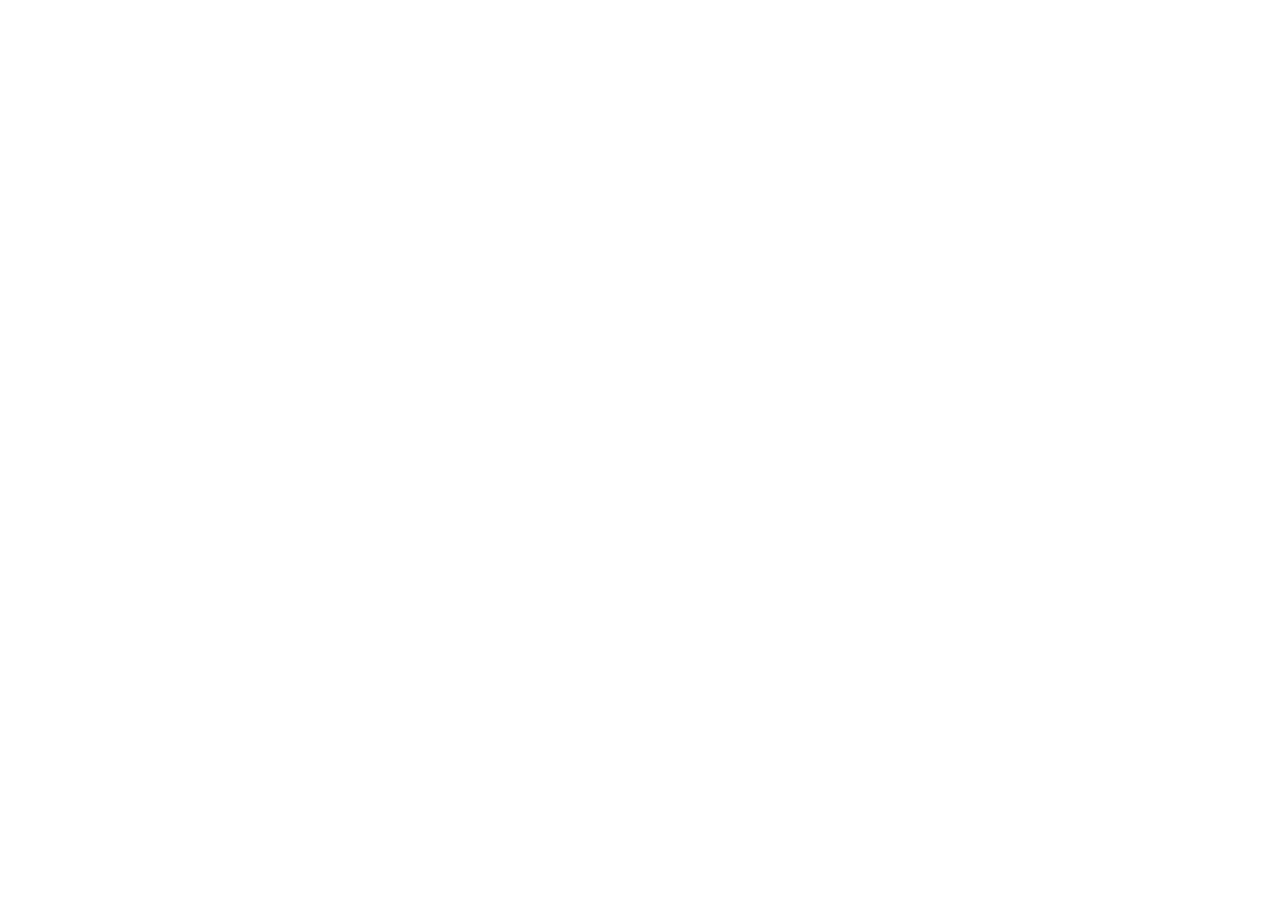
==== index.html @ 83570121 "1st Version of Web App" ====
<!DOCTYPE html>
<html>
<head>
  <!--
    If you are serving your web app in a path other than the root, change the
    href value below to reflect the base path you are serving from.

    The path provided below has to start and end with a slash "/" in order for
    it to work correctly.

    For more details:
    * https://developer.mozilla.org/en-US/docs/Web/HTML/Element/base

    This is a placeholder for base href that will be replaced by the value of
    the `--base-href` argument provided to `flutter build`.
  -->
  <base href="/">

  <meta charset="UTF-8">
  <meta content="IE=Edge" http-equiv="X-UA-Compatible">
  <meta name="description" content="White Mirror — 90 days of radical self-awareness. Your digital companion for the guided journal system. Available at whitemirrorjournal.com">

  <!-- iOS meta tags & icons -->
  <meta name="mobile-web-app-capable" content="yes">
  <meta name="apple-mobile-web-app-status-bar-style" content="black">
  <meta name="apple-mobile-web-app-title" content="White Mirror Journal">
  <link rel="apple-touch-icon" href="icons/Icon-192.png">

  <!-- Favicon -->
  <link rel="icon" type="image/png" href="favicon.png"/>

  <title>SEE YOURSELF — White Mirror Journal</title>
  <link rel="manifest" href="manifest.json">
</head>
<body>
  <!--
    You can customize the "flutter_bootstrap.js" script.
    This is useful to provide a custom configuration to the Flutter loader
    or to give the user feedback during the initialization process.

    For more details:
    * https://docs.flutter.dev/platform-integration/web/initialization
  -->
  <script src="flutter_bootstrap.js" async></script>
</body>
</html>
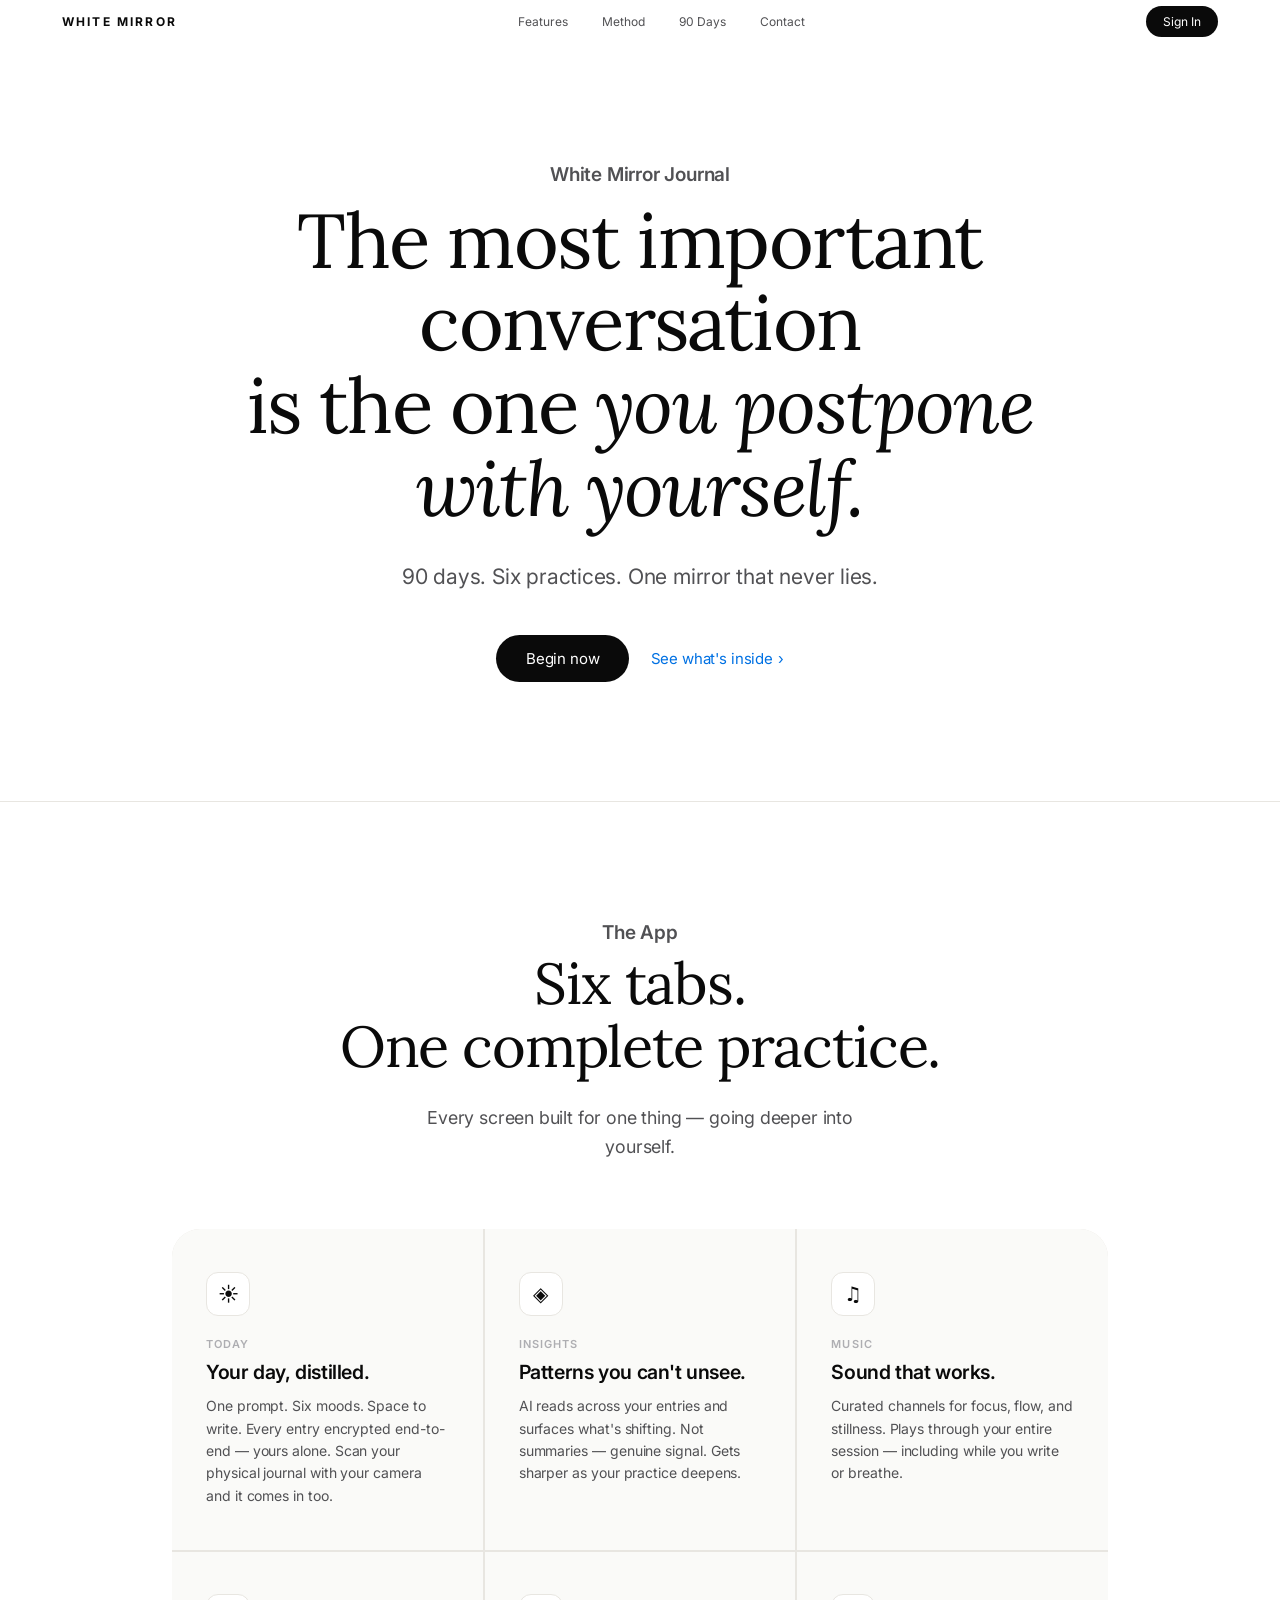
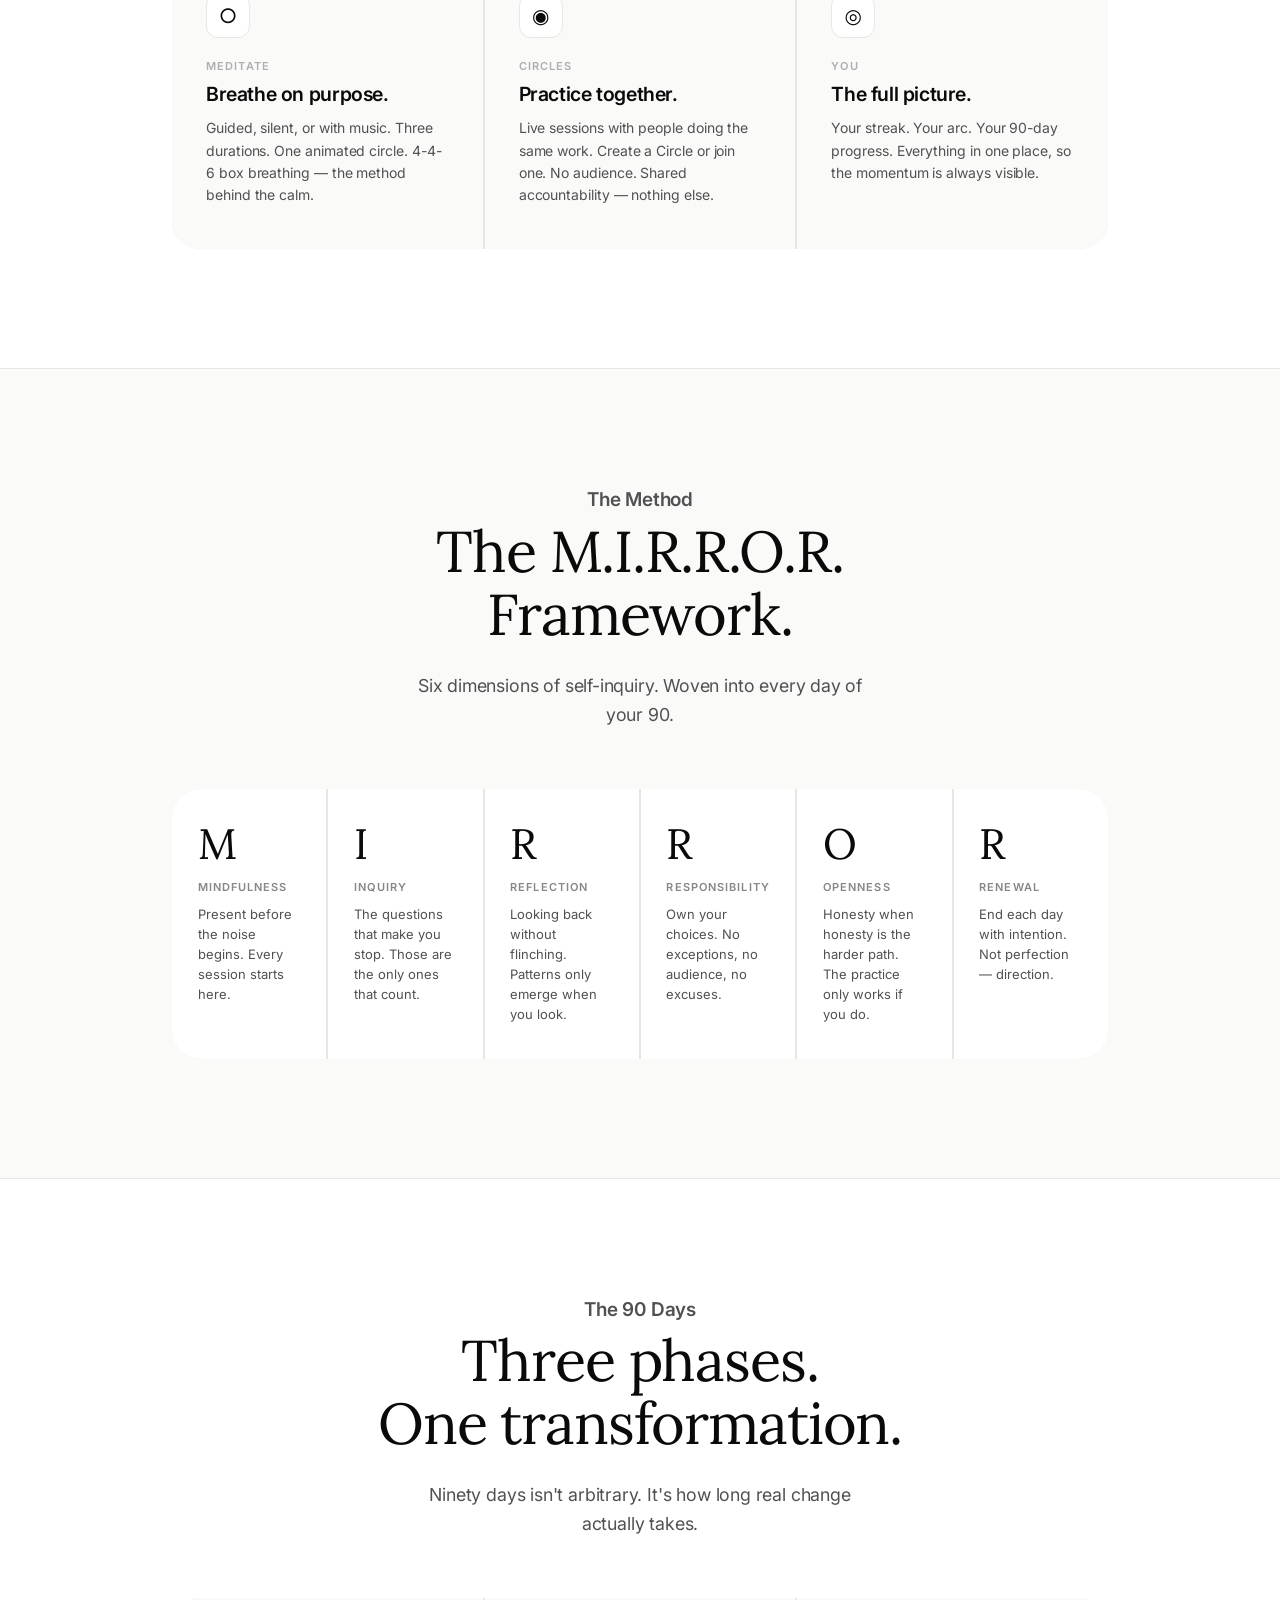
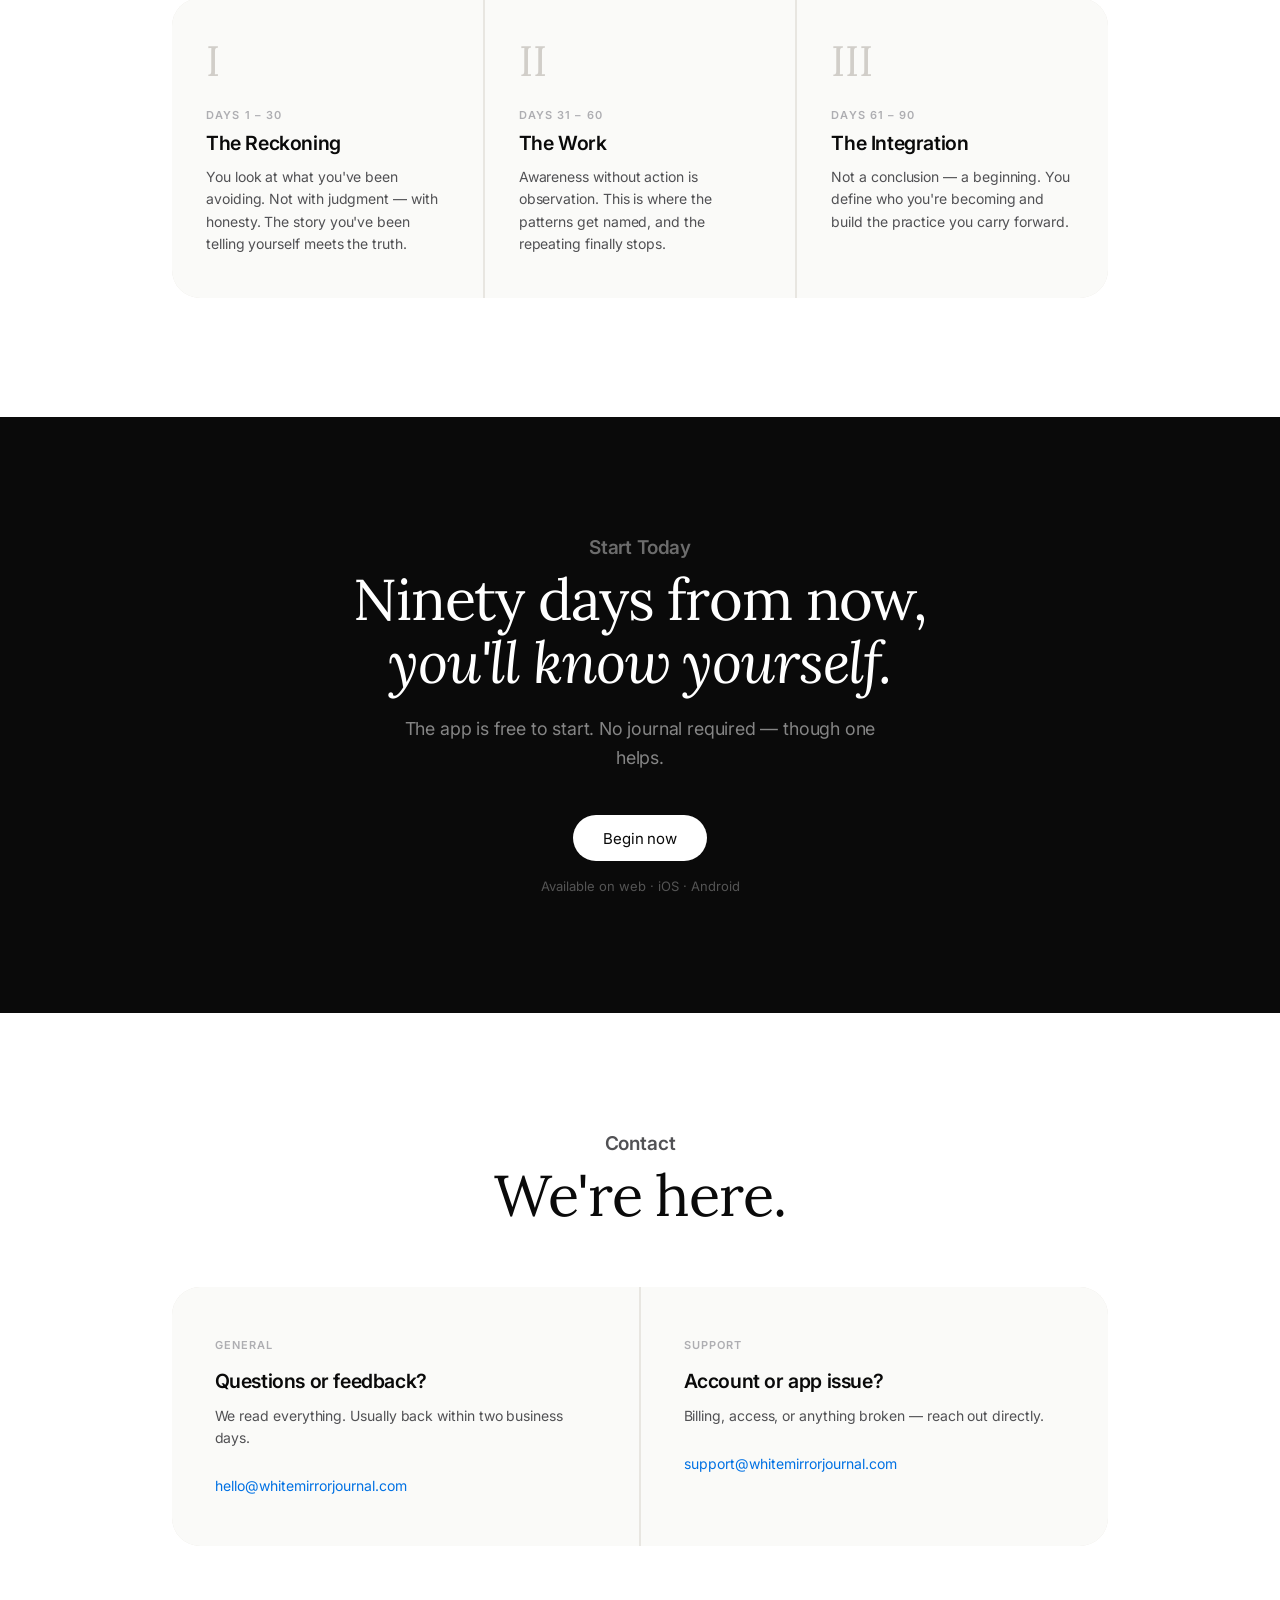
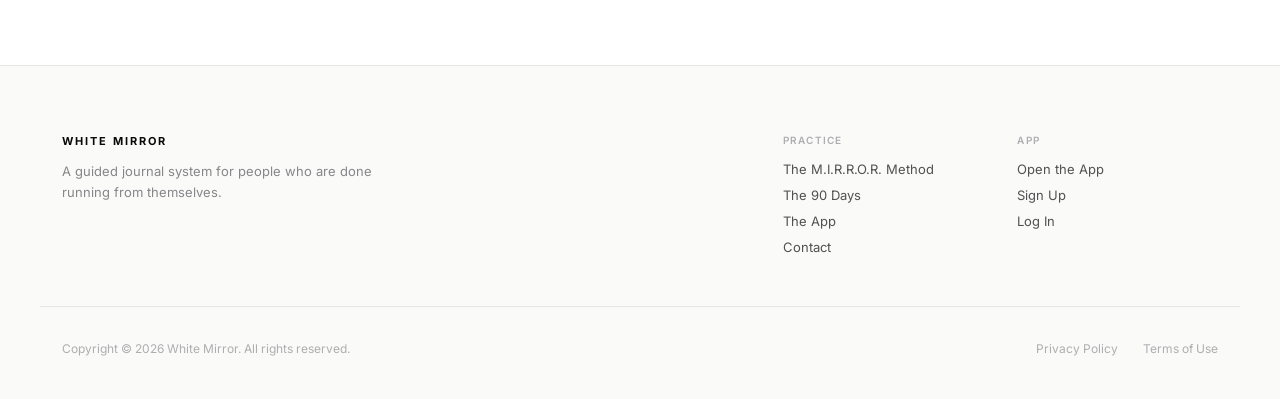
==== commit 0423b2ac: "feat: restore static landing page with White Mirror branding Replaces broken Flutter web app with re" ====
--- a/index.html
+++ b/index.html
@@ -1,46 +1,270 @@
 <!DOCTYPE html>
-<html>
+<html lang="en">
+
 <head>
-  <!--
-    If you are serving your web app in a path other than the root, change the
-    href value below to reflect the base path you are serving from.
-
-    The path provided below has to start and end with a slash "/" in order for
-    it to work correctly.
-
-    For more details:
-    * https://developer.mozilla.org/en-US/docs/Web/HTML/Element/base
-
-    This is a placeholder for base href that will be replaced by the value of
-    the `--base-href` argument provided to `flutter build`.
-  -->
-  <base href="/">
-
-  <meta charset="UTF-8">
-  <meta content="IE=Edge" http-equiv="X-UA-Compatible">
-  <meta name="description" content="White Mirror — 90 days of radical self-awareness. Your digital companion for the guided journal system. Available at whitemirrorjournal.com">
-
-  <!-- iOS meta tags & icons -->
-  <meta name="mobile-web-app-capable" content="yes">
-  <meta name="apple-mobile-web-app-status-bar-style" content="black">
-  <meta name="apple-mobile-web-app-title" content="White Mirror Journal">
-  <link rel="apple-touch-icon" href="icons/Icon-192.png">
-
-  <!-- Favicon -->
-  <link rel="icon" type="image/png" href="favicon.png"/>
-
-  <title>SEE YOURSELF — White Mirror Journal</title>
-  <link rel="manifest" href="manifest.json">
+  <meta charset="UTF-8" />
+  <meta name="viewport" content="width=device-width, initial-scale=1.0" />
+  <meta name="description" content="White Mirror — The most important conversation is the one you postpone with yourself. 90 days. Six practices. One transformation." />
+  <meta property="og:title" content="White Mirror" />
+  <meta property="og:description" content="The most important conversation is the one you postpone with yourself." />
+  <meta property="og:type" content="website" />
+  <meta property="og:url" content="https://www.whitemirrorjournal.com" />
+  <title>White Mirror</title>
+  <link rel="preconnect" href="https://fonts.googleapis.com" />
+  <link rel="preconnect" href="https://fonts.gstatic.com" crossorigin />
+  <link href="https://fonts.googleapis.com/css2?family=Inter:wght@300;400;500;600;700&family=Lora:ital,wght@0,400;0,500;1,400;1,500&display=swap" rel="stylesheet" />
+  <link rel="stylesheet" href="styles.css" />
+  <link rel="icon" type="image/png" href="favicon.png" />
 </head>
+
 <body>
-  <!--
-    You can customize the "flutter_bootstrap.js" script.
-    This is useful to provide a custom configuration to the Flutter loader
-    or to give the user feedback during the initialization process.
-
-    For more details:
-    * https://docs.flutter.dev/platform-integration/web/initialization
-  -->
-  <script src="flutter_bootstrap.js" async></script>
+
+  <!-- NAV -->
+  <nav class="nav" id="nav">
+    <div class="nav-inner">
+      <a href="index.html" class="nav-logo">WHITE MIRROR</a>
+      <div class="nav-links">
+        <a href="#features" class="nav-link">Features</a>
+        <a href="#method"   class="nav-link">Method</a>
+        <a href="#phases"   class="nav-link">90 Days</a>
+        <a href="#contact"  class="nav-link">Contact</a>
+      </div>
+      <a href="https://app.whitemirrorjournal.com" class="nav-cta" target="_blank" rel="noopener">Sign In</a>
+      <button class="nav-hamburger" id="hamburger" aria-label="Menu" aria-expanded="false">
+        <span></span><span></span>
+      </button>
+    </div>
+    <div class="mobile-menu" id="mobile-menu">
+      <a href="#features" class="mobile-link">Features</a>
+      <a href="#method"   class="mobile-link">Method</a>
+      <a href="#phases"   class="mobile-link">90 Days</a>
+      <a href="#contact"  class="mobile-link">Contact</a>
+      <a href="https://app.whitemirrorjournal.com" class="mobile-cta" target="_blank" rel="noopener">Open App</a>
+    </div>
+  </nav>
+
+  <!-- HERO -->
+  <section class="hero">
+    <div class="container">
+      <p class="hero-kicker">White Mirror Journal</p>
+      <h1 class="hero-headline">
+        The most important conversation<br />
+        is the one <em>you postpone<br />with yourself.</em>
+      </h1>
+      <p class="hero-sub">
+        90 days. Six practices. One mirror that never lies.
+      </p>
+      <div class="hero-actions">
+        <a href="https://app.whitemirrorjournal.com/signup" class="btn-primary" target="_blank" rel="noopener">Begin now</a>
+        <a href="#features" class="btn-ghost">See what's inside</a>
+      </div>
+    </div>
+  </section>
+
+  <div class="divider"></div>
+
+  <!-- FEATURES — 6 app tabs, exact match -->
+  <section class="section" id="features">
+    <div class="container">
+      <div class="features-header">
+        <p class="section-label">The App</p>
+        <h2 class="section-title">Six tabs.<br />One complete practice.</h2>
+        <p class="section-sub">Every screen built for one thing — going deeper into yourself.</p>
+      </div>
+
+      <div class="features-grid">
+
+        <div class="feature-card">
+          <div class="feature-icon">☀</div>
+          <p class="feature-tab">Today</p>
+          <h3 class="feature-title">Your day, distilled.</h3>
+          <p class="feature-desc">One prompt. Six moods. Space to write. Every entry encrypted end-to-end — yours alone. Scan your physical journal with your camera and it comes in too.</p>
+        </div>
+
+        <div class="feature-card">
+          <div class="feature-icon">◈</div>
+          <p class="feature-tab">Insights</p>
+          <h3 class="feature-title">Patterns you can't unsee.</h3>
+          <p class="feature-desc">AI reads across your entries and surfaces what's shifting. Not summaries — genuine signal. Gets sharper as your practice deepens.</p>
+        </div>
+
+        <div class="feature-card">
+          <div class="feature-icon">♫</div>
+          <p class="feature-tab">Music</p>
+          <h3 class="feature-title">Sound that works.</h3>
+          <p class="feature-desc">Curated channels for focus, flow, and stillness. Plays through your entire session — including while you write or breathe.</p>
+        </div>
+
+        <div class="feature-card">
+          <div class="feature-icon">○</div>
+          <p class="feature-tab">Meditate</p>
+          <h3 class="feature-title">Breathe on purpose.</h3>
+          <p class="feature-desc">Guided, silent, or with music. Three durations. One animated circle. 4-4-6 box breathing — the method behind the calm.</p>
+        </div>
+
+        <div class="feature-card">
+          <div class="feature-icon">◉</div>
+          <p class="feature-tab">Circles</p>
+          <h3 class="feature-title">Practice together.</h3>
+          <p class="feature-desc">Live sessions with people doing the same work. Create a Circle or join one. No audience. Shared accountability — nothing else.</p>
+        </div>
+
+        <div class="feature-card">
+          <div class="feature-icon">◎</div>
+          <p class="feature-tab">You</p>
+          <h3 class="feature-title">The full picture.</h3>
+          <p class="feature-desc">Your streak. Your arc. Your 90-day progress. Everything in one place, so the momentum is always visible.</p>
+        </div>
+
+      </div>
+    </div>
+  </section>
+
+  <div class="divider"></div>
+
+  <!-- METHOD -->
+  <section class="section method-section" id="method">
+    <div class="container">
+      <p class="section-label">The Method</p>
+      <h2 class="section-title">The M.I.R.R.O.R. Framework.</h2>
+      <p class="section-sub">Six dimensions of self-inquiry. Woven into every day of your 90.</p>
+
+      <div class="mirror-grid">
+        <div class="mirror-item">
+          <div class="mirror-letter">M</div>
+          <div class="mirror-word">Mindfulness</div>
+          <p class="mirror-desc">Present before the noise begins. Every session starts here.</p>
+        </div>
+        <div class="mirror-item">
+          <div class="mirror-letter">I</div>
+          <div class="mirror-word">Inquiry</div>
+          <p class="mirror-desc">The questions that make you stop. Those are the only ones that count.</p>
+        </div>
+        <div class="mirror-item">
+          <div class="mirror-letter">R</div>
+          <div class="mirror-word">Reflection</div>
+          <p class="mirror-desc">Looking back without flinching. Patterns only emerge when you look.</p>
+        </div>
+        <div class="mirror-item">
+          <div class="mirror-letter">R</div>
+          <div class="mirror-word">Responsibility</div>
+          <p class="mirror-desc">Own your choices. No exceptions, no audience, no excuses.</p>
+        </div>
+        <div class="mirror-item">
+          <div class="mirror-letter">O</div>
+          <div class="mirror-word">Openness</div>
+          <p class="mirror-desc">Honesty when honesty is the harder path. The practice only works if you do.</p>
+        </div>
+        <div class="mirror-item">
+          <div class="mirror-letter">R</div>
+          <div class="mirror-word">Renewal</div>
+          <p class="mirror-desc">End each day with intention. Not perfection — direction.</p>
+        </div>
+      </div>
+    </div>
+  </section>
+
+  <div class="divider"></div>
+
+  <!-- 90 DAYS -->
+  <section class="section" id="phases">
+    <div class="container">
+      <p class="section-label">The 90 Days</p>
+      <h2 class="section-title">Three phases.<br />One transformation.</h2>
+      <p class="section-sub">Ninety days isn't arbitrary. It's how long real change actually takes.</p>
+
+      <div class="phases-grid">
+        <div class="phase-card">
+          <div class="phase-num">I</div>
+          <p class="phase-days-label">Days 1 – 30</p>
+          <h3 class="phase-title">The Reckoning</h3>
+          <p class="phase-desc">You look at what you've been avoiding. Not with judgment — with honesty. The story you've been telling yourself meets the truth.</p>
+        </div>
+        <div class="phase-card">
+          <div class="phase-num">II</div>
+          <p class="phase-days-label">Days 31 – 60</p>
+          <h3 class="phase-title">The Work</h3>
+          <p class="phase-desc">Awareness without action is observation. This is where the patterns get named, and the repeating finally stops.</p>
+        </div>
+        <div class="phase-card">
+          <div class="phase-num">III</div>
+          <p class="phase-days-label">Days 61 – 90</p>
+          <h3 class="phase-title">The Integration</h3>
+          <p class="phase-desc">Not a conclusion — a beginning. You define who you're becoming and build the practice you carry forward.</p>
+        </div>
+      </div>
+    </div>
+  </section>
+
+  <!-- CTA BAND -->
+  <section class="cta-band">
+    <div class="container">
+      <p class="section-label" style="color: rgba(255,255,255,0.4);">Start Today</p>
+      <h2 class="section-title">Ninety days from now,<br /><em>you'll know yourself.</em></h2>
+      <p class="section-sub" style="color: rgba(255,255,255,0.5); margin-top: 1.25rem;">
+        The app is free to start. No journal required — though one helps.
+      </p>
+      <a href="https://app.whitemirrorjournal.com/signup" class="btn-primary" target="_blank" rel="noopener">Begin now</a>
+      <p class="cta-band-sub">Available on web · iOS · Android</p>
+    </div>
+  </section>
+
+  <!-- CONTACT -->
+  <section class="section" id="contact">
+    <div class="container">
+      <p class="section-label">Contact</p>
+      <h2 class="section-title">We're here.</h2>
+
+      <div class="contact-grid">
+        <div class="contact-block">
+          <div class="contact-block-label">General</div>
+          <h3 class="contact-block-title">Questions or feedback?</h3>
+          <p class="contact-block-desc">We read everything. Usually back within two business days.</p>
+          <a href="mailto:hello@whitemirrorjournal.com" class="contact-link">hello@whitemirrorjournal.com</a>
+        </div>
+        <div class="contact-block">
+          <div class="contact-block-label">Support</div>
+          <h3 class="contact-block-title">Account or app issue?</h3>
+          <p class="contact-block-desc">Billing, access, or anything broken — reach out directly.</p>
+          <a href="mailto:support@whitemirrorjournal.com" class="contact-link">support@whitemirrorjournal.com</a>
+        </div>
+      </div>
+    </div>
+  </section>
+
+  <!-- FOOTER -->
+  <footer class="footer">
+    <div class="footer-inner">
+      <div class="footer-brand">
+        <span class="footer-logo">WHITE MIRROR</span>
+        <p class="footer-tagline">A guided journal system for people who are done<br />running from themselves.</p>
+      </div>
+      <div class="footer-links">
+        <div class="footer-col">
+          <span class="footer-col-label">Practice</span>
+          <a href="#method"   class="footer-link">The M.I.R.R.O.R. Method</a>
+          <a href="#phases"   class="footer-link">The 90 Days</a>
+          <a href="#features" class="footer-link">The App</a>
+          <a href="#contact"  class="footer-link">Contact</a>
+        </div>
+        <div class="footer-col">
+          <span class="footer-col-label">App</span>
+          <a href="https://app.whitemirrorjournal.com"         class="footer-link" target="_blank" rel="noopener">Open the App</a>
+          <a href="https://app.whitemirrorjournal.com/signup"  class="footer-link" target="_blank" rel="noopener">Sign Up</a>
+          <a href="https://app.whitemirrorjournal.com/login"   class="footer-link" target="_blank" rel="noopener">Log In</a>
+        </div>
+      </div>
+    </div>
+    <div class="footer-bottom">
+      <span class="footer-copy">Copyright © 2026 White Mirror. All rights reserved.</span>
+      <div class="footer-bottom-links">
+        <a href="privacy.html" class="footer-legal-link">Privacy Policy</a>
+        <a href="terms.html"   class="footer-legal-link">Terms of Use</a>
+      </div>
+    </div>
+  </footer>
+
+  <script src="main.js"></script>
+
 </body>
 </html>
--- a/styles.css
+++ b/styles.css
@@ -0,0 +1,719 @@
+/* ═══════════════════════════════════════════════════════
+   WHITE MIRROR — Design System
+   Fonts: Inter (body/UI) · Lora (display/serif)
+   ═══════════════════════════════════════════════════════ */
+
+*, *::before, *::after { box-sizing: border-box; margin: 0; padding: 0; }
+
+:root {
+  --ink:        #0a0a0a;
+  --graphite:   #1d1d1f;
+  --secondary:  #515154;
+  --tertiary:   #86868b;
+  --quaternary: #aeaeb2;
+  --border:     #e8e6e1;
+  --border-mid: #d1cec9;
+  --surface:    #f5f5f7;
+  --bg:         #ffffff;
+  --bg-warm:    #fafaf8;
+
+  --font-display: 'Lora', Georgia, serif;
+  --font-body:    'Inter', -apple-system, system-ui, sans-serif;
+
+  --nav-height: 44px;
+  --container:  980px;
+  --gutter:     22px;
+
+  --radius-sm:  12px;
+  --radius-md:  18px;
+  --radius-lg:  28px;
+}
+
+html { scroll-behavior: smooth; font-size: 17px; }
+
+body {
+  background: var(--bg);
+  color: var(--ink);
+  font-family: var(--font-body);
+  -webkit-font-smoothing: antialiased;
+  -moz-osx-font-smoothing: grayscale;
+  overflow-x: hidden;
+}
+
+/* ── Utility ── */
+.container {
+  max-width: var(--container);
+  margin: 0 auto;
+  padding: 0 var(--gutter);
+}
+
+.eyebrow {
+  display: inline-block;
+  font-family: var(--font-body);
+  font-size: 12px;
+  font-weight: 600;
+  letter-spacing: 0.08em;
+  color: var(--tertiary);
+  text-transform: uppercase;
+  margin-bottom: 1.25rem;
+}
+
+/* ═══════════════════════════════════════════════════════
+   NAV — Apple-style minimal
+   ═══════════════════════════════════════════════════════ */
+.nav {
+  position: fixed;
+  top: 0; left: 0; right: 0;
+  height: var(--nav-height);
+  z-index: 100;
+  border-bottom: 1px solid transparent;
+  transition: background 0.3s ease, border-color 0.3s ease;
+}
+
+.nav.scrolled {
+  background: rgba(255, 255, 255, 0.85);
+  backdrop-filter: saturate(180%) blur(20px);
+  -webkit-backdrop-filter: saturate(180%) blur(20px);
+  border-bottom-color: rgba(0,0,0,0.08);
+}
+
+.nav-inner {
+  display: flex;
+  align-items: center;
+  justify-content: space-between;
+  height: 100%;
+  max-width: 1200px;
+  margin: 0 auto;
+  padding: 0 var(--gutter);
+}
+
+.nav-logo {
+  font-family: var(--font-body);
+  font-size: 12px;
+  font-weight: 700;
+  letter-spacing: 0.18em;
+  color: var(--ink);
+  text-decoration: none;
+}
+
+.nav-links {
+  display: flex;
+  align-items: center;
+  gap: 2rem;
+}
+
+.nav-link {
+  font-size: 12px;
+  font-weight: 400;
+  color: var(--secondary);
+  text-decoration: none;
+  letter-spacing: 0;
+  transition: color 0.15s ease;
+}
+
+.nav-link:hover { color: var(--ink); }
+
+.nav-cta {
+  font-size: 12px;
+  font-weight: 400;
+  color: var(--bg);
+  background: var(--ink);
+  text-decoration: none;
+  padding: 0.45rem 1rem;
+  border-radius: 100px;
+  transition: opacity 0.15s ease;
+}
+
+.nav-cta:hover { opacity: 0.8; }
+
+.nav-hamburger {
+  display: none;
+  flex-direction: column;
+  justify-content: center;
+  gap: 4px;
+  background: none;
+  border: none;
+  cursor: pointer;
+  padding: 4px;
+  width: 28px;
+}
+
+.nav-hamburger span {
+  display: block;
+  height: 1px;
+  background: var(--ink);
+  border-radius: 1px;
+  transition: transform 0.25s ease, opacity 0.25s ease;
+  transform-origin: center;
+}
+
+.nav-hamburger.open span:nth-child(1) { transform: translateY(5px) rotate(45deg); }
+.nav-hamburger.open span:nth-child(2) { opacity: 0; }
+
+.mobile-menu {
+  display: none;
+  position: fixed;
+  top: var(--nav-height);
+  left: 0; right: 0;
+  background: rgba(255,255,255,0.97);
+  backdrop-filter: blur(20px);
+  border-bottom: 1px solid var(--border);
+  padding: 1.5rem var(--gutter) 2rem;
+  flex-direction: column;
+  z-index: 99;
+}
+
+.mobile-menu.open { display: flex; }
+
+.mobile-link {
+  font-size: 14px;
+  font-weight: 400;
+  color: var(--secondary);
+  text-decoration: none;
+  padding: 0.85rem 0;
+  border-bottom: 1px solid var(--border);
+  transition: color 0.15s ease;
+}
+
+.mobile-link:hover { color: var(--ink); }
+
+.mobile-cta {
+  display: inline-block;
+  margin-top: 1.25rem;
+  font-size: 14px;
+  font-weight: 500;
+  color: var(--bg);
+  background: var(--ink);
+  text-decoration: none;
+  padding: 0.85rem 1.5rem;
+  border-radius: 100px;
+  text-align: center;
+}
+
+/* ═══════════════════════════════════════════════════════
+   HERO
+   ═══════════════════════════════════════════════════════ */
+.hero {
+  padding-top: calc(var(--nav-height) + 7rem);
+  padding-bottom: 7rem;
+  text-align: center;
+}
+
+.hero-kicker {
+  font-family: var(--font-body);
+  font-size: 19px;
+  font-weight: 600;
+  color: var(--secondary);
+  letter-spacing: -0.01em;
+  margin-bottom: 0.75rem;
+}
+
+.hero-headline {
+  font-family: var(--font-display);
+  font-size: clamp(2.6rem, 6vw, 4.5rem);
+  font-weight: 400;
+  line-height: 1.08;
+  letter-spacing: -0.02em;
+  color: var(--ink);
+  max-width: 800px;
+  margin: 0 auto 1.75rem;
+}
+
+.hero-headline em {
+  font-style: italic;
+}
+
+.hero-sub {
+  font-family: var(--font-body);
+  font-size: clamp(1rem, 1.8vw, 1.25rem);
+  font-weight: 400;
+  color: var(--secondary);
+  line-height: 1.6;
+  max-width: 480px;
+  margin: 0 auto 2.5rem;
+  letter-spacing: -0.01em;
+}
+
+.hero-actions {
+  display: flex;
+  align-items: center;
+  justify-content: center;
+  gap: 1.25rem;
+  flex-wrap: wrap;
+}
+
+.btn-primary {
+  display: inline-block;
+  font-family: var(--font-body);
+  font-size: 15px;
+  font-weight: 400;
+  color: var(--bg);
+  background: var(--ink);
+  text-decoration: none;
+  padding: 0.8rem 1.75rem;
+  border-radius: 100px;
+  letter-spacing: -0.01em;
+  transition: opacity 0.15s ease;
+}
+
+.btn-primary:hover { opacity: 0.8; }
+
+.btn-ghost {
+  display: inline-flex;
+  align-items: center;
+  gap: 0.3rem;
+  font-family: var(--font-body);
+  font-size: 15px;
+  font-weight: 400;
+  color: #0071e3;
+  text-decoration: none;
+  letter-spacing: -0.01em;
+  transition: opacity 0.15s ease;
+}
+
+.btn-ghost:hover { opacity: 0.7; }
+.btn-ghost::after { content: ' ›'; }
+
+/* ═══════════════════════════════════════════════════════
+   DIVIDER
+   ═══════════════════════════════════════════════════════ */
+.divider {
+  height: 1px;
+  background: var(--border);
+  margin: 0;
+}
+
+/* ═══════════════════════════════════════════════════════
+   SECTION BASE
+   ═══════════════════════════════════════════════════════ */
+.section {
+  padding: 7rem 0;
+}
+
+.section-label {
+  font-family: var(--font-body);
+  font-size: 19px;
+  font-weight: 600;
+  color: var(--secondary);
+  text-align: center;
+  margin-bottom: 0.5rem;
+  letter-spacing: -0.01em;
+}
+
+.section-title {
+  font-family: var(--font-display);
+  font-size: clamp(2.2rem, 4.5vw, 3.4rem);
+  font-weight: 400;
+  line-height: 1.1;
+  letter-spacing: -0.02em;
+  color: var(--ink);
+  text-align: center;
+  max-width: 720px;
+  margin: 0 auto;
+}
+
+.section-sub {
+  font-family: var(--font-body);
+  font-size: 1.05rem;
+  font-weight: 400;
+  color: var(--secondary);
+  text-align: center;
+  max-width: 480px;
+  margin: 1.5rem auto 0;
+  line-height: 1.6;
+  letter-spacing: -0.01em;
+}
+
+/* ═══════════════════════════════════════════════════════
+   FEATURES — 6 tabs grid
+   ═══════════════════════════════════════════════════════ */
+.features-header {
+  text-align: center;
+  margin-bottom: 4rem;
+}
+
+.features-grid {
+  display: grid;
+  grid-template-columns: repeat(3, 1fr);
+  gap: 2px;
+  background: var(--border);
+  border-radius: var(--radius-lg);
+  overflow: hidden;
+}
+
+.feature-card {
+  background: var(--bg-warm);
+  padding: 2.5rem 2rem;
+  transition: background 0.2s ease;
+}
+
+.feature-card:hover { background: var(--surface); }
+
+.feature-icon {
+  width: 44px;
+  height: 44px;
+  background: var(--bg);
+  border: 1px solid var(--border);
+  border-radius: var(--radius-sm);
+  display: flex;
+  align-items: center;
+  justify-content: center;
+  font-size: 20px;
+  margin-bottom: 1.25rem;
+}
+
+.feature-tab {
+  font-family: var(--font-body);
+  font-size: 11px;
+  font-weight: 600;
+  letter-spacing: 0.1em;
+  text-transform: uppercase;
+  color: var(--quaternary);
+  margin-bottom: 0.5rem;
+}
+
+.feature-title {
+  font-family: var(--font-body);
+  font-size: 1.15rem;
+  font-weight: 600;
+  color: var(--ink);
+  line-height: 1.25;
+  margin-bottom: 0.65rem;
+  letter-spacing: -0.02em;
+}
+
+.feature-desc {
+  font-family: var(--font-body);
+  font-size: 14px;
+  font-weight: 400;
+  color: var(--secondary);
+  line-height: 1.6;
+  letter-spacing: -0.005em;
+}
+
+/* ═══════════════════════════════════════════════════════
+   METHOD
+   ═══════════════════════════════════════════════════════ */
+.method-section { background: var(--bg-warm); }
+
+.mirror-grid {
+  display: grid;
+  grid-template-columns: repeat(6, 1fr);
+  gap: 2px;
+  background: var(--border);
+  border-radius: var(--radius-lg);
+  overflow: hidden;
+  margin-top: 3.5rem;
+}
+
+.mirror-item {
+  background: var(--bg);
+  padding: 2rem 1.5rem;
+  transition: background 0.2s ease;
+}
+
+.mirror-item:hover { background: var(--surface); }
+
+.mirror-letter {
+  font-family: var(--font-display);
+  font-size: 2.5rem;
+  font-weight: 400;
+  color: var(--ink);
+  line-height: 1;
+  margin-bottom: 0.85rem;
+}
+
+.mirror-word {
+  font-family: var(--font-body);
+  font-size: 11px;
+  font-weight: 600;
+  letter-spacing: 0.1em;
+  text-transform: uppercase;
+  color: var(--tertiary);
+  margin-bottom: 0.6rem;
+}
+
+.mirror-desc {
+  font-family: var(--font-body);
+  font-size: 13px;
+  font-weight: 400;
+  color: var(--secondary);
+  line-height: 1.55;
+}
+
+/* ═══════════════════════════════════════════════════════
+   90 DAYS
+   ═══════════════════════════════════════════════════════ */
+.phases-grid {
+  display: grid;
+  grid-template-columns: repeat(3, 1fr);
+  gap: 2px;
+  background: var(--border);
+  border-radius: var(--radius-lg);
+  overflow: hidden;
+  margin-top: 3.5rem;
+}
+
+.phase-card {
+  background: var(--bg-warm);
+  padding: 2.5rem 2rem;
+}
+
+.phase-num {
+  font-family: var(--font-display);
+  font-size: 2.5rem;
+  font-weight: 400;
+  color: var(--border-mid);
+  line-height: 1;
+  margin-bottom: 1.5rem;
+}
+
+.phase-days-label {
+  font-family: var(--font-body);
+  font-size: 11px;
+  font-weight: 600;
+  letter-spacing: 0.1em;
+  text-transform: uppercase;
+  color: var(--quaternary);
+  margin-bottom: 0.5rem;
+}
+
+.phase-title {
+  font-family: var(--font-body);
+  font-size: 1.15rem;
+  font-weight: 600;
+  color: var(--ink);
+  letter-spacing: -0.02em;
+  margin-bottom: 0.65rem;
+}
+
+.phase-desc {
+  font-family: var(--font-body);
+  font-size: 14px;
+  font-weight: 400;
+  color: var(--secondary);
+  line-height: 1.6;
+  letter-spacing: -0.005em;
+}
+
+/* ═══════════════════════════════════════════════════════
+   CTA BAND
+   ═══════════════════════════════════════════════════════ */
+.cta-band {
+  padding: 7rem 0;
+  background: var(--ink);
+  text-align: center;
+}
+
+.cta-band .section-title {
+  color: var(--bg);
+}
+
+.cta-band .section-sub {
+  color: rgba(255,255,255,0.55);
+}
+
+.cta-band .btn-primary {
+  background: var(--bg);
+  color: var(--ink);
+  margin-top: 2.5rem;
+}
+
+.cta-band .btn-primary:hover { opacity: 0.9; }
+
+.cta-band-sub {
+  margin-top: 1rem;
+  font-size: 13px;
+  color: rgba(255,255,255,0.3);
+}
+
+/* ═══════════════════════════════════════════════════════
+   CONTACT
+   ═══════════════════════════════════════════════════════ */
+.contact-grid {
+  display: grid;
+  grid-template-columns: 1fr 1fr;
+  gap: 2px;
+  background: var(--border);
+  border-radius: var(--radius-lg);
+  overflow: hidden;
+  margin-top: 3.5rem;
+}
+
+.contact-block {
+  background: var(--bg-warm);
+  padding: 3rem 2.5rem;
+}
+
+.contact-block-label {
+  font-family: var(--font-body);
+  font-size: 11px;
+  font-weight: 600;
+  letter-spacing: 0.1em;
+  text-transform: uppercase;
+  color: var(--quaternary);
+  margin-bottom: 1rem;
+}
+
+.contact-block-title {
+  font-family: var(--font-body);
+  font-size: 1.15rem;
+  font-weight: 600;
+  color: var(--ink);
+  letter-spacing: -0.02em;
+  margin-bottom: 0.65rem;
+  line-height: 1.3;
+}
+
+.contact-block-desc {
+  font-size: 14px;
+  color: var(--secondary);
+  line-height: 1.6;
+  margin-bottom: 1.5rem;
+  letter-spacing: -0.005em;
+}
+
+.contact-link {
+  font-size: 14px;
+  font-weight: 400;
+  color: #0071e3;
+  text-decoration: none;
+  transition: opacity 0.15s ease;
+}
+
+.contact-link:hover { opacity: 0.7; }
+
+/* ═══════════════════════════════════════════════════════
+   FOOTER
+   ═══════════════════════════════════════════════════════ */
+.footer {
+  border-top: 1px solid var(--border);
+  padding: 4rem 0 2.5rem;
+  background: var(--bg-warm);
+}
+
+.footer-inner {
+  max-width: 1200px;
+  margin: 0 auto;
+  padding: 0 var(--gutter);
+  display: grid;
+  grid-template-columns: 1.5fr 1fr;
+  gap: 4rem;
+  padding-bottom: 3rem;
+  border-bottom: 1px solid var(--border);
+  margin-bottom: 2rem;
+}
+
+.footer-brand {}
+
+.footer-logo {
+  display: block;
+  font-family: var(--font-body);
+  font-size: 11px;
+  font-weight: 700;
+  letter-spacing: 0.18em;
+  color: var(--ink);
+  margin-bottom: 0.75rem;
+}
+
+.footer-tagline {
+  font-family: var(--font-body);
+  font-size: 13px;
+  color: var(--tertiary);
+  line-height: 1.6;
+}
+
+.footer-links {
+  display: grid;
+  grid-template-columns: 1fr 1fr;
+  gap: 2rem;
+}
+
+.footer-col {
+  display: flex;
+  flex-direction: column;
+  gap: 0.6rem;
+}
+
+.footer-col-label {
+  font-family: var(--font-body);
+  font-size: 10px;
+  font-weight: 600;
+  letter-spacing: 0.12em;
+  text-transform: uppercase;
+  color: var(--quaternary);
+  margin-bottom: 0.25rem;
+}
+
+.footer-link {
+  font-family: var(--font-body);
+  font-size: 13px;
+  color: var(--secondary);
+  text-decoration: none;
+  transition: color 0.15s ease;
+}
+
+.footer-link:hover { color: var(--ink); }
+
+.footer-bottom {
+  max-width: 1200px;
+  margin: 0 auto;
+  padding: 0 var(--gutter);
+  display: flex;
+  align-items: center;
+  justify-content: space-between;
+  gap: 1rem;
+}
+
+.footer-copy {
+  font-family: var(--font-body);
+  font-size: 12px;
+  color: var(--quaternary);
+}
+
+.footer-bottom-links {
+  display: flex;
+  gap: 1.5rem;
+}
+
+.footer-legal-link {
+  font-family: var(--font-body);
+  font-size: 12px;
+  color: var(--quaternary);
+  text-decoration: none;
+  transition: color 0.15s ease;
+}
+
+.footer-legal-link:hover { color: var(--secondary); }
+
+/* ═══════════════════════════════════════════════════════
+   RESPONSIVE
+   ═══════════════════════════════════════════════════════ */
+@media (max-width: 1024px) {
+  .features-grid { grid-template-columns: repeat(2, 1fr); }
+  .mirror-grid   { grid-template-columns: repeat(3, 1fr); }
+}
+
+@media (max-width: 768px) {
+  :root { --gutter: 16px; }
+
+  .nav-links, .nav-cta { display: none; }
+  .nav-hamburger { display: flex; }
+
+  .section { padding: 5rem 0; }
+
+  .features-grid { grid-template-columns: 1fr; }
+  .mirror-grid   { grid-template-columns: repeat(2, 1fr); }
+  .phases-grid   { grid-template-columns: 1fr; }
+  .contact-grid  { grid-template-columns: 1fr; }
+
+  .footer-inner  { grid-template-columns: 1fr; gap: 2.5rem; }
+  .footer-bottom { flex-direction: column; align-items: flex-start; }
+
+  .hero { padding-top: calc(var(--nav-height) + 4rem); padding-bottom: 4rem; }
+}
+
+@media (max-width: 480px) {
+  .mirror-grid { grid-template-columns: 1fr 1fr; }
+  .hero-actions { flex-direction: column; align-items: center; }
+}
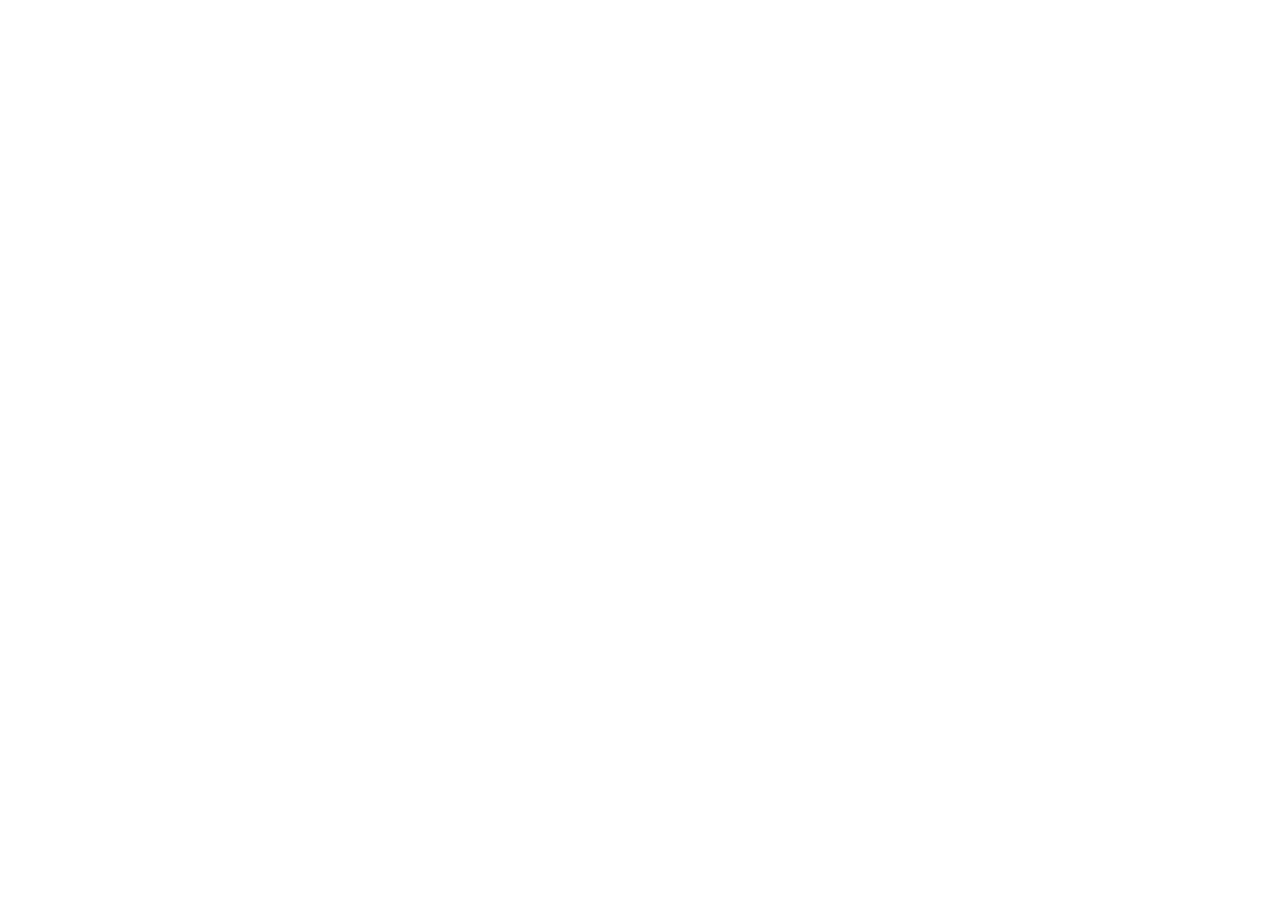
==== commit acfad68a: "deploy: replace landing page with fresh Flutter web build - Overwrite all build artifacts from white" ====
--- a/index.html
+++ b/index.html
@@ -1,270 +1,60 @@
 <!DOCTYPE html>
-<html lang="en">
+<html>
+<head>
+  <!--
+    If you are serving your web app in a path other than the root, change the
+    href value below to reflect the base path you are serving from.
 
-<head>
-  <meta charset="UTF-8" />
-  <meta name="viewport" content="width=device-width, initial-scale=1.0" />
-  <meta name="description" content="White Mirror — The most important conversation is the one you postpone with yourself. 90 days. Six practices. One transformation." />
-  <meta property="og:title" content="White Mirror" />
-  <meta property="og:description" content="The most important conversation is the one you postpone with yourself." />
-  <meta property="og:type" content="website" />
-  <meta property="og:url" content="https://www.whitemirrorjournal.com" />
-  <title>White Mirror</title>
-  <link rel="preconnect" href="https://fonts.googleapis.com" />
-  <link rel="preconnect" href="https://fonts.gstatic.com" crossorigin />
-  <link href="https://fonts.googleapis.com/css2?family=Inter:wght@300;400;500;600;700&family=Lora:ital,wght@0,400;0,500;1,400;1,500&display=swap" rel="stylesheet" />
-  <link rel="stylesheet" href="styles.css" />
-  <link rel="icon" type="image/png" href="favicon.png" />
+    The path provided below has to start and end with a slash "/" in order for
+    it to work correctly.
+
+    For more details:
+    * https://developer.mozilla.org/en-US/docs/Web/HTML/Element/base
+
+    This is a placeholder for base href that will be replaced by the value of
+    the `--base-href` argument provided to `flutter build`.
+  -->
+  <base href="/">
+
+  <meta charset="UTF-8">
+  <meta content="IE=Edge" http-equiv="X-UA-Compatible">
+  <meta name="description" content="White Mirror — 90 days of radical self-awareness. Your digital companion for the guided journal system. Available at whitemirrorjournal.com">
+
+  <!-- iOS meta tags & icons -->
+  <meta name="mobile-web-app-capable" content="yes">
+  <meta name="apple-mobile-web-app-status-bar-style" content="black">
+  <meta name="apple-mobile-web-app-title" content="White Mirror Journal">
+  <link rel="apple-touch-icon" href="icons/Icon-192.png">
+
+  <!-- Favicon -->
+  <link rel="icon" type="image/png" href="favicon.png"/>
+
+  <title>SEE YOURSELF — White Mirror Journal</title>
+  <link rel="manifest" href="manifest.json">
+
+  <!-- 🔄 GitHub Pages SPA Hack Handler -->
+  <script type="text/javascript">
+    (function(l) {
+      if (l.search[1] === '/' ) {
+        var decoded = l.search.slice(1).split('&').map(function(s) { 
+          return s.replace(/~and~/g, '&')
+        }).join('?');
+        window.history.replaceState(null, null,
+            l.pathname.slice(0, l.pathname.length - l.search.length) + decoded + l.hash
+        );
+      }
+    }(window.location))
+  </script>
 </head>
+<body>
+  <!--
+    You can customize the "flutter_bootstrap.js" script.
+    This is useful to provide a custom configuration to the Flutter loader
+    or to give the user feedback during the initialization process.
 
-<body>
-
-  <!-- NAV -->
-  <nav class="nav" id="nav">
-    <div class="nav-inner">
-      <a href="index.html" class="nav-logo">WHITE MIRROR</a>
-      <div class="nav-links">
-        <a href="#features" class="nav-link">Features</a>
-        <a href="#method"   class="nav-link">Method</a>
-        <a href="#phases"   class="nav-link">90 Days</a>
-        <a href="#contact"  class="nav-link">Contact</a>
-      </div>
-      <a href="https://app.whitemirrorjournal.com" class="nav-cta" target="_blank" rel="noopener">Sign In</a>
-      <button class="nav-hamburger" id="hamburger" aria-label="Menu" aria-expanded="false">
-        <span></span><span></span>
-      </button>
-    </div>
-    <div class="mobile-menu" id="mobile-menu">
-      <a href="#features" class="mobile-link">Features</a>
-      <a href="#method"   class="mobile-link">Method</a>
-      <a href="#phases"   class="mobile-link">90 Days</a>
-      <a href="#contact"  class="mobile-link">Contact</a>
-      <a href="https://app.whitemirrorjournal.com" class="mobile-cta" target="_blank" rel="noopener">Open App</a>
-    </div>
-  </nav>
-
-  <!-- HERO -->
-  <section class="hero">
-    <div class="container">
-      <p class="hero-kicker">White Mirror Journal</p>
-      <h1 class="hero-headline">
-        The most important conversation<br />
-        is the one <em>you postpone<br />with yourself.</em>
-      </h1>
-      <p class="hero-sub">
-        90 days. Six practices. One mirror that never lies.
-      </p>
-      <div class="hero-actions">
-        <a href="https://app.whitemirrorjournal.com/signup" class="btn-primary" target="_blank" rel="noopener">Begin now</a>
-        <a href="#features" class="btn-ghost">See what's inside</a>
-      </div>
-    </div>
-  </section>
-
-  <div class="divider"></div>
-
-  <!-- FEATURES — 6 app tabs, exact match -->
-  <section class="section" id="features">
-    <div class="container">
-      <div class="features-header">
-        <p class="section-label">The App</p>
-        <h2 class="section-title">Six tabs.<br />One complete practice.</h2>
-        <p class="section-sub">Every screen built for one thing — going deeper into yourself.</p>
-      </div>
-
-      <div class="features-grid">
-
-        <div class="feature-card">
-          <div class="feature-icon">☀</div>
-          <p class="feature-tab">Today</p>
-          <h3 class="feature-title">Your day, distilled.</h3>
-          <p class="feature-desc">One prompt. Six moods. Space to write. Every entry encrypted end-to-end — yours alone. Scan your physical journal with your camera and it comes in too.</p>
-        </div>
-
-        <div class="feature-card">
-          <div class="feature-icon">◈</div>
-          <p class="feature-tab">Insights</p>
-          <h3 class="feature-title">Patterns you can't unsee.</h3>
-          <p class="feature-desc">AI reads across your entries and surfaces what's shifting. Not summaries — genuine signal. Gets sharper as your practice deepens.</p>
-        </div>
-
-        <div class="feature-card">
-          <div class="feature-icon">♫</div>
-          <p class="feature-tab">Music</p>
-          <h3 class="feature-title">Sound that works.</h3>
-          <p class="feature-desc">Curated channels for focus, flow, and stillness. Plays through your entire session — including while you write or breathe.</p>
-        </div>
-
-        <div class="feature-card">
-          <div class="feature-icon">○</div>
-          <p class="feature-tab">Meditate</p>
-          <h3 class="feature-title">Breathe on purpose.</h3>
-          <p class="feature-desc">Guided, silent, or with music. Three durations. One animated circle. 4-4-6 box breathing — the method behind the calm.</p>
-        </div>
-
-        <div class="feature-card">
-          <div class="feature-icon">◉</div>
-          <p class="feature-tab">Circles</p>
-          <h3 class="feature-title">Practice together.</h3>
-          <p class="feature-desc">Live sessions with people doing the same work. Create a Circle or join one. No audience. Shared accountability — nothing else.</p>
-        </div>
-
-        <div class="feature-card">
-          <div class="feature-icon">◎</div>
-          <p class="feature-tab">You</p>
-          <h3 class="feature-title">The full picture.</h3>
-          <p class="feature-desc">Your streak. Your arc. Your 90-day progress. Everything in one place, so the momentum is always visible.</p>
-        </div>
-
-      </div>
-    </div>
-  </section>
-
-  <div class="divider"></div>
-
-  <!-- METHOD -->
-  <section class="section method-section" id="method">
-    <div class="container">
-      <p class="section-label">The Method</p>
-      <h2 class="section-title">The M.I.R.R.O.R. Framework.</h2>
-      <p class="section-sub">Six dimensions of self-inquiry. Woven into every day of your 90.</p>
-
-      <div class="mirror-grid">
-        <div class="mirror-item">
-          <div class="mirror-letter">M</div>
-          <div class="mirror-word">Mindfulness</div>
-          <p class="mirror-desc">Present before the noise begins. Every session starts here.</p>
-        </div>
-        <div class="mirror-item">
-          <div class="mirror-letter">I</div>
-          <div class="mirror-word">Inquiry</div>
-          <p class="mirror-desc">The questions that make you stop. Those are the only ones that count.</p>
-        </div>
-        <div class="mirror-item">
-          <div class="mirror-letter">R</div>
-          <div class="mirror-word">Reflection</div>
-          <p class="mirror-desc">Looking back without flinching. Patterns only emerge when you look.</p>
-        </div>
-        <div class="mirror-item">
-          <div class="mirror-letter">R</div>
-          <div class="mirror-word">Responsibility</div>
-          <p class="mirror-desc">Own your choices. No exceptions, no audience, no excuses.</p>
-        </div>
-        <div class="mirror-item">
-          <div class="mirror-letter">O</div>
-          <div class="mirror-word">Openness</div>
-          <p class="mirror-desc">Honesty when honesty is the harder path. The practice only works if you do.</p>
-        </div>
-        <div class="mirror-item">
-          <div class="mirror-letter">R</div>
-          <div class="mirror-word">Renewal</div>
-          <p class="mirror-desc">End each day with intention. Not perfection — direction.</p>
-        </div>
-      </div>
-    </div>
-  </section>
-
-  <div class="divider"></div>
-
-  <!-- 90 DAYS -->
-  <section class="section" id="phases">
-    <div class="container">
-      <p class="section-label">The 90 Days</p>
-      <h2 class="section-title">Three phases.<br />One transformation.</h2>
-      <p class="section-sub">Ninety days isn't arbitrary. It's how long real change actually takes.</p>
-
-      <div class="phases-grid">
-        <div class="phase-card">
-          <div class="phase-num">I</div>
-          <p class="phase-days-label">Days 1 – 30</p>
-          <h3 class="phase-title">The Reckoning</h3>
-          <p class="phase-desc">You look at what you've been avoiding. Not with judgment — with honesty. The story you've been telling yourself meets the truth.</p>
-        </div>
-        <div class="phase-card">
-          <div class="phase-num">II</div>
-          <p class="phase-days-label">Days 31 – 60</p>
-          <h3 class="phase-title">The Work</h3>
-          <p class="phase-desc">Awareness without action is observation. This is where the patterns get named, and the repeating finally stops.</p>
-        </div>
-        <div class="phase-card">
-          <div class="phase-num">III</div>
-          <p class="phase-days-label">Days 61 – 90</p>
-          <h3 class="phase-title">The Integration</h3>
-          <p class="phase-desc">Not a conclusion — a beginning. You define who you're becoming and build the practice you carry forward.</p>
-        </div>
-      </div>
-    </div>
-  </section>
-
-  <!-- CTA BAND -->
-  <section class="cta-band">
-    <div class="container">
-      <p class="section-label" style="color: rgba(255,255,255,0.4);">Start Today</p>
-      <h2 class="section-title">Ninety days from now,<br /><em>you'll know yourself.</em></h2>
-      <p class="section-sub" style="color: rgba(255,255,255,0.5); margin-top: 1.25rem;">
-        The app is free to start. No journal required — though one helps.
-      </p>
-      <a href="https://app.whitemirrorjournal.com/signup" class="btn-primary" target="_blank" rel="noopener">Begin now</a>
-      <p class="cta-band-sub">Available on web · iOS · Android</p>
-    </div>
-  </section>
-
-  <!-- CONTACT -->
-  <section class="section" id="contact">
-    <div class="container">
-      <p class="section-label">Contact</p>
-      <h2 class="section-title">We're here.</h2>
-
-      <div class="contact-grid">
-        <div class="contact-block">
-          <div class="contact-block-label">General</div>
-          <h3 class="contact-block-title">Questions or feedback?</h3>
-          <p class="contact-block-desc">We read everything. Usually back within two business days.</p>
-          <a href="mailto:hello@whitemirrorjournal.com" class="contact-link">hello@whitemirrorjournal.com</a>
-        </div>
-        <div class="contact-block">
-          <div class="contact-block-label">Support</div>
-          <h3 class="contact-block-title">Account or app issue?</h3>
-          <p class="contact-block-desc">Billing, access, or anything broken — reach out directly.</p>
-          <a href="mailto:support@whitemirrorjournal.com" class="contact-link">support@whitemirrorjournal.com</a>
-        </div>
-      </div>
-    </div>
-  </section>
-
-  <!-- FOOTER -->
-  <footer class="footer">
-    <div class="footer-inner">
-      <div class="footer-brand">
-        <span class="footer-logo">WHITE MIRROR</span>
-        <p class="footer-tagline">A guided journal system for people who are done<br />running from themselves.</p>
-      </div>
-      <div class="footer-links">
-        <div class="footer-col">
-          <span class="footer-col-label">Practice</span>
-          <a href="#method"   class="footer-link">The M.I.R.R.O.R. Method</a>
-          <a href="#phases"   class="footer-link">The 90 Days</a>
-          <a href="#features" class="footer-link">The App</a>
-          <a href="#contact"  class="footer-link">Contact</a>
-        </div>
-        <div class="footer-col">
-          <span class="footer-col-label">App</span>
-          <a href="https://app.whitemirrorjournal.com"         class="footer-link" target="_blank" rel="noopener">Open the App</a>
-          <a href="https://app.whitemirrorjournal.com/signup"  class="footer-link" target="_blank" rel="noopener">Sign Up</a>
-          <a href="https://app.whitemirrorjournal.com/login"   class="footer-link" target="_blank" rel="noopener">Log In</a>
-        </div>
-      </div>
-    </div>
-    <div class="footer-bottom">
-      <span class="footer-copy">Copyright © 2026 White Mirror. All rights reserved.</span>
-      <div class="footer-bottom-links">
-        <a href="privacy.html" class="footer-legal-link">Privacy Policy</a>
-        <a href="terms.html"   class="footer-legal-link">Terms of Use</a>
-      </div>
-    </div>
-  </footer>
-
-  <script src="main.js"></script>
-
+    For more details:
+    * https://docs.flutter.dev/platform-integration/web/initialization
+  -->
+  <script src="flutter_bootstrap.js" async></script>
 </body>
 </html>
